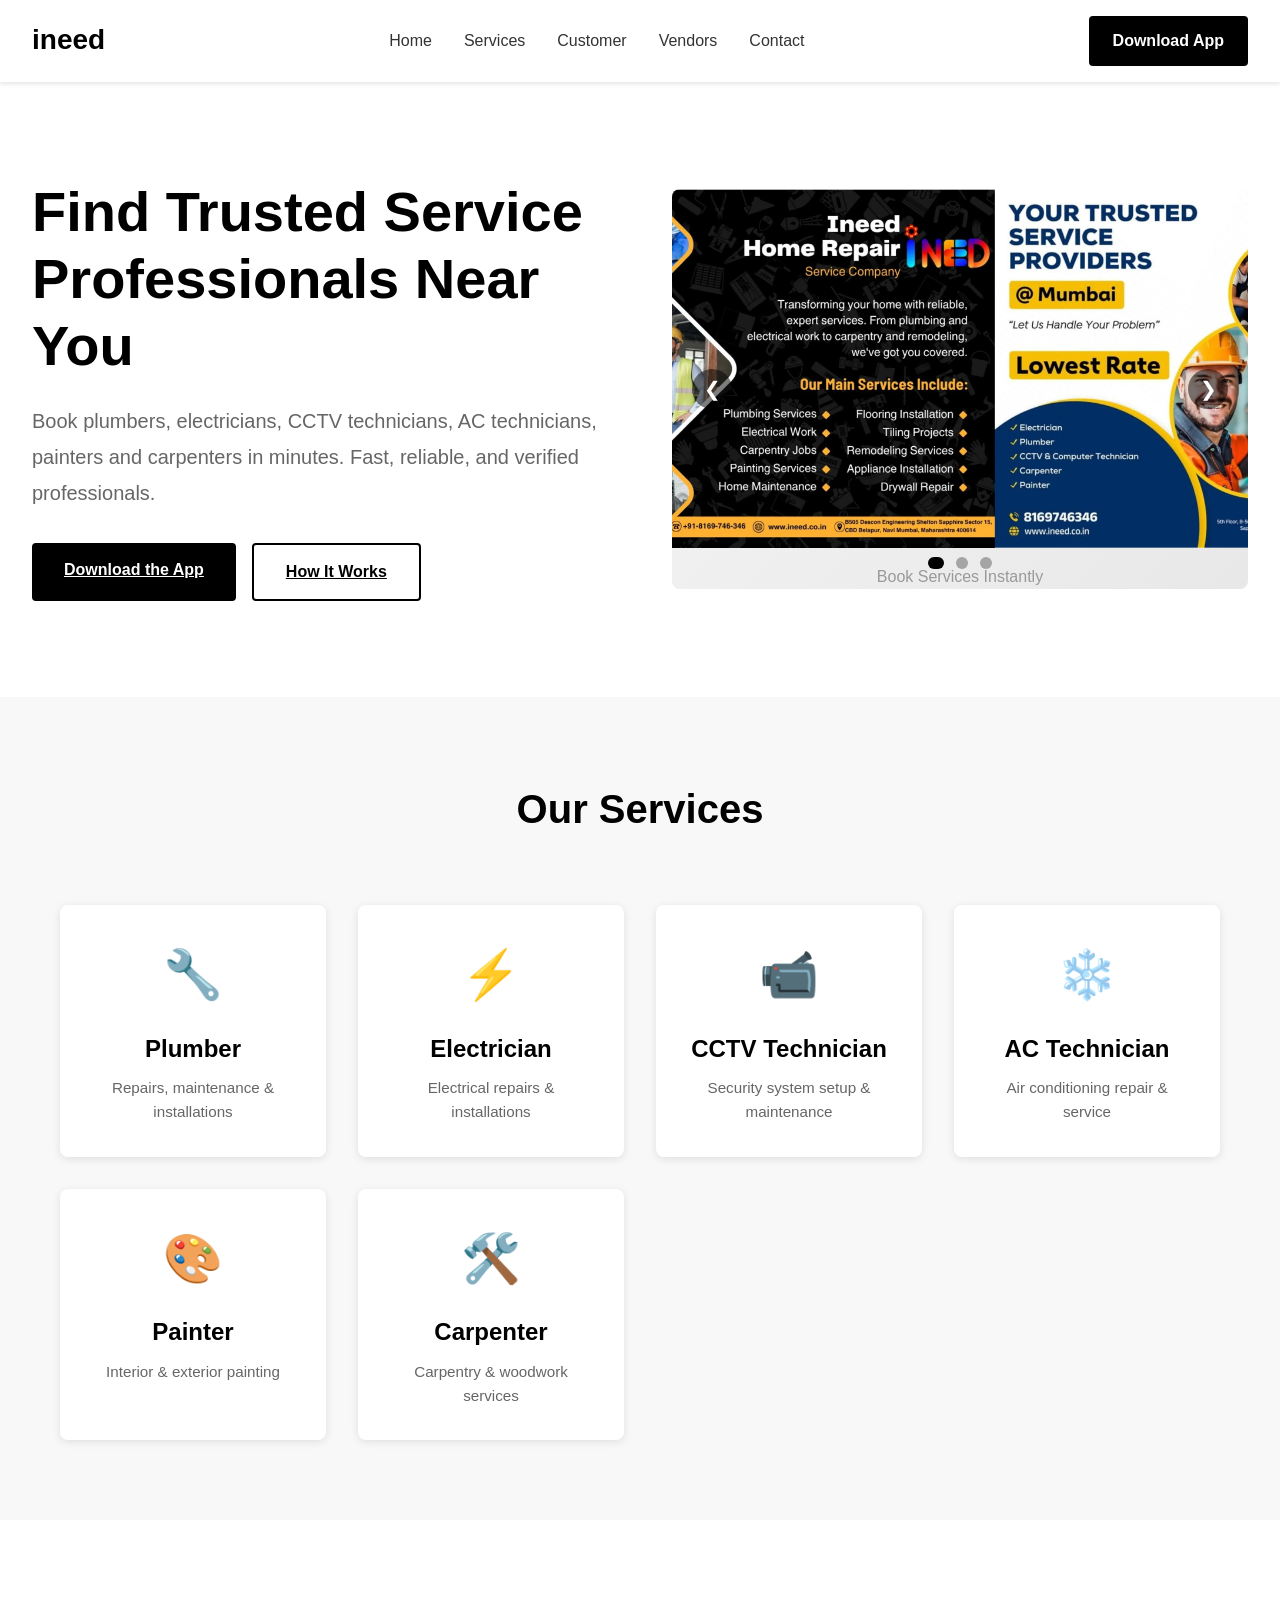
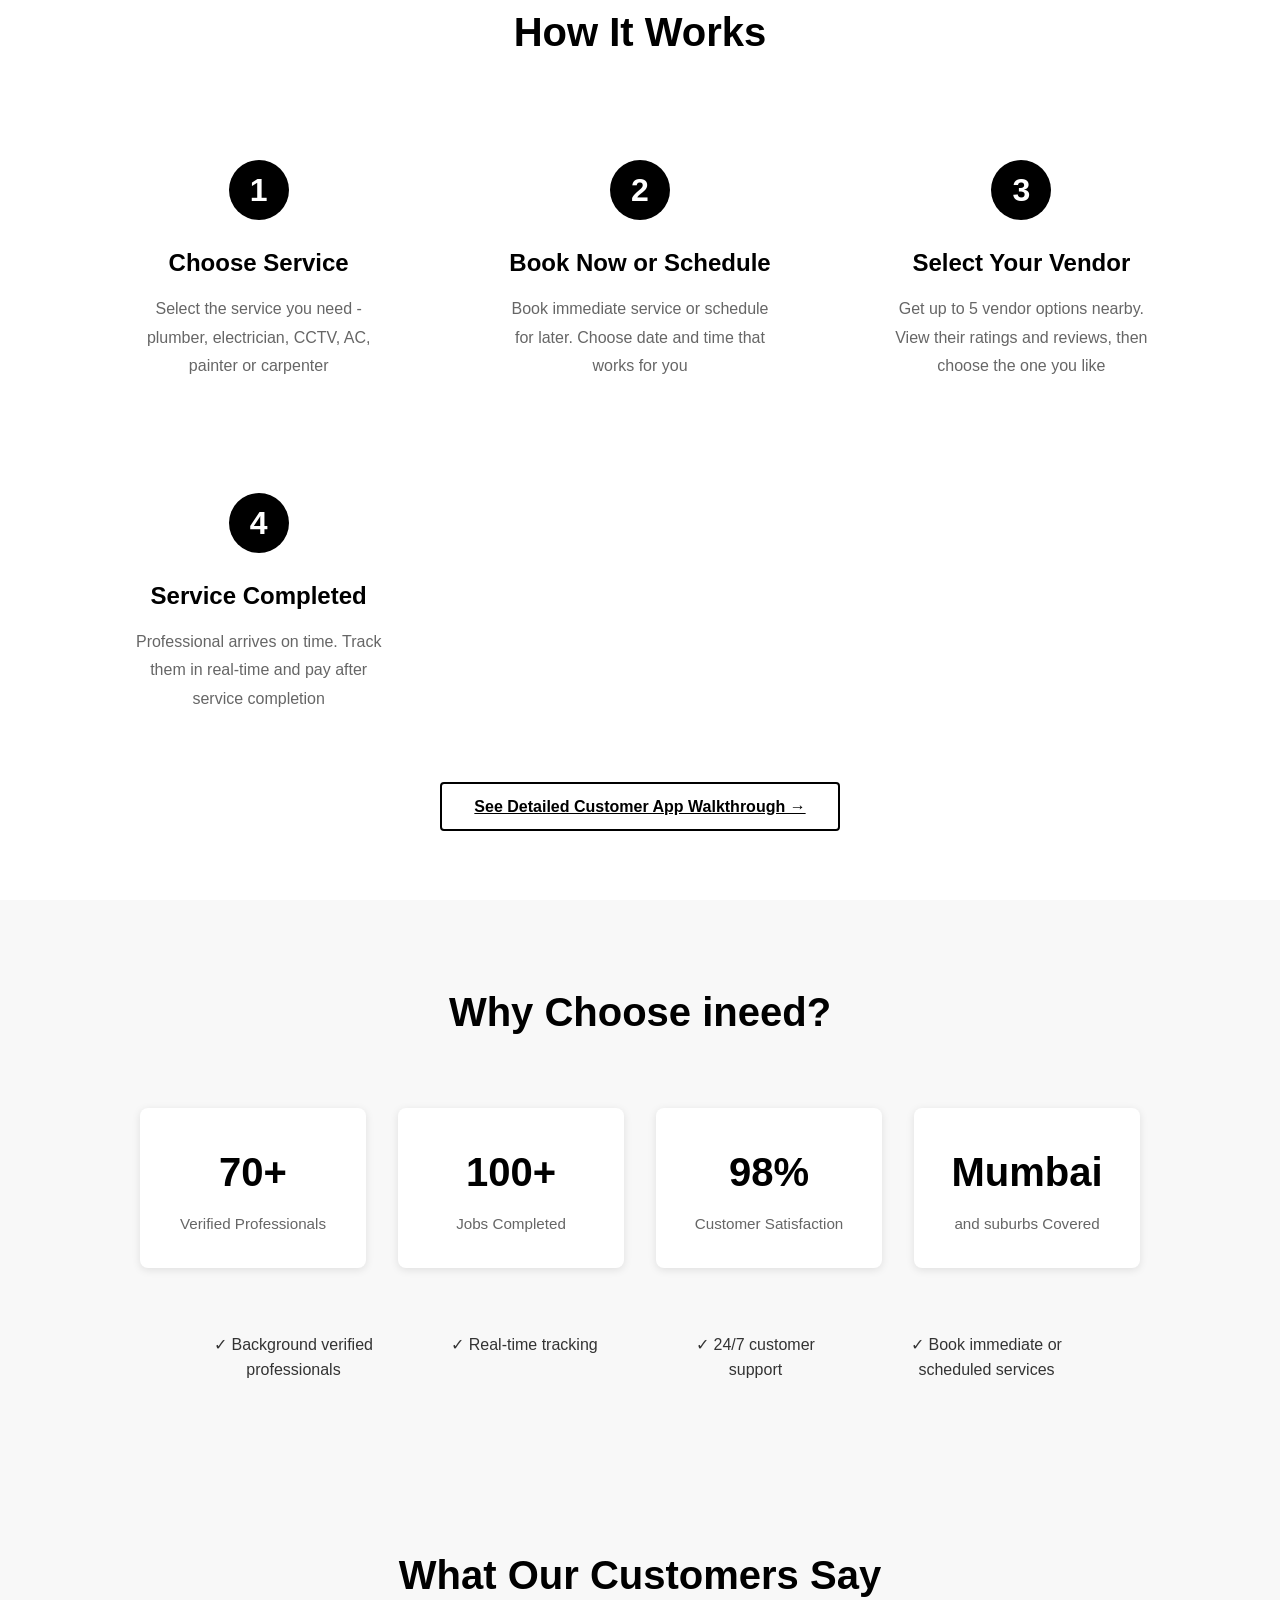
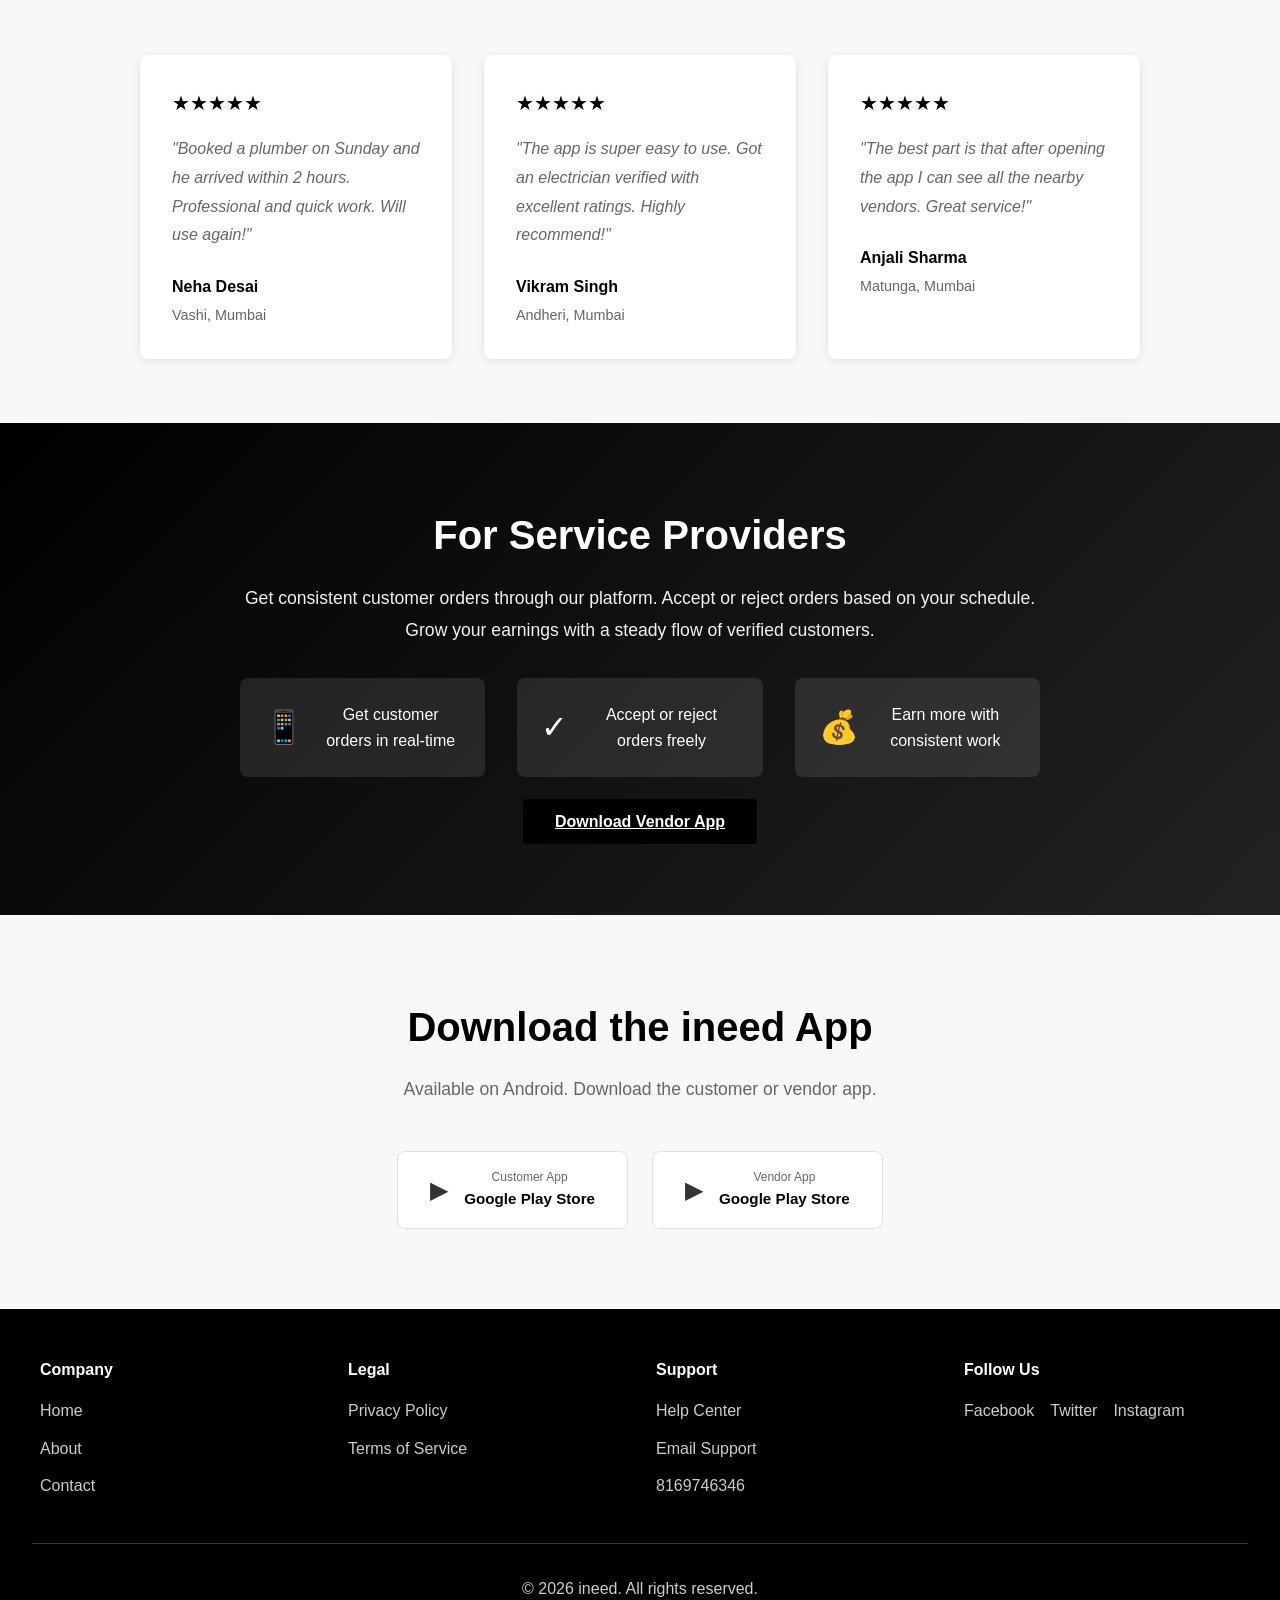
==== index.html @ a555ff69 "Initial commit" ====
<!DOCTYPE html>
<html lang="en">
<head>
    <meta charset="UTF-8">
    <meta name="viewport" content="width=device-width, initial-scale=1.0">
    <meta name="description" content="ineed - Find trusted service professionals near you. Book electricians, plumbers, cleaners and more in minutes.">
    <title>ineed - Find Trusted Service Professionals</title>
    <link rel="stylesheet" href="css/styles.css">
</head>
<body>
    <!-- Navbar -->
    <nav class="navbar">
        <div class="navbar-container">
            <div class="navbar-logo">ineed</div>
            
            <div class="navbar-menu" id="navbarMenu">
                <a href="/" class="nav-link">Home</a>
                <a href="/services.html" class="nav-link">Services</a>
                <a href="/customer-app.html" class="nav-link">Customer</a>
                <a href="/vendors.html" class="nav-link">Vendors</a>
                <a href="/contact.html" class="nav-link">Contact</a>
            </div>

            <a href="https://play.google.com/store/apps/details?id=com.myapp.ineed" target="_blank" class="navbar-cta">Download App</a>
            
            <div class="hamburger" id="hamburger">
                <span></span>
                <span></span>
                <span></span>
            </div>
        </div>
    </nav>

    <!-- Hero Section -->
    <section class="hero">
        <div class="hero-content">
            <h1 class="hero-title">Find Trusted Service Professionals Near You</h1>
            <p class="hero-description">
                Book plumbers, electricians, CCTV technicians, AC technicians, painters and carpenters in minutes. 
                Fast, reliable, and verified professionals.
            </p>
            
            <div class="hero-ctas">
                <a href="https://play.google.com/store/apps/details?id=com.myapp.ineed" target="_blank" class="btn btn-primary">Download the App</a>
                <a href="#how-it-works" class="btn btn-secondary">How It Works</a>
            </div>
        </div>
        

        <!-- ll
         
         First slide 
      <div class="carousel-slide active">
        <div class="carousel-slide-placeholder">
          <img src="images/services.jpg" alt="Book Services Instantly">
          <span>Book Services Instantly</span>
        </div>
      </div> -->

   
        <div class="hero-carousel">
            <div class="carousel">
                <div class="carousel-container">
                    <div class="carousel-slide active">
                        <div class="carousel-slide-placeholder">
                            <img src="images/1.jpg" alt="Book Services Instantly">
                            <span>Book Services Instantly</span>
                        </div>
                    </div>
                    <div class="carousel-slide active">
                        <div class="carousel-slide-placeholder">
                            <img src="images/2.jpg" alt="Book Services Instantly">
                            <span>Book Services Instantly</span>
                        </div>
                    </div>
                    <div class="carousel-slide active">
                        <div class="carousel-slide-placeholder">
                            <img src="images/3.jpg" alt="Book Services Instantly">
                            <span>Book Services Instantly</span>
                        </div>
                    </div>
                </div>
                
                <button class="carousel-arrow prev">❮</button>
                <button class="carousel-arrow next">❯</button>
                
                <div class="carousel-nav">
                    <div class="carousel-dot active"></div>
                    <div class="carousel-dot"></div>
                    <div class="carousel-dot"></div>
                </div>
            </div>
        </div>
    </section>

    <!-- Services Section -->
    <section class="services">
        <div class="container">
            <h2 class="section-title">Our Services</h2>
            
            <div class="services-grid">
                <div class="service-card">
                    <div class="service-icon">🔧</div>
                    <h3>Plumber</h3>
                    <p>Repairs, maintenance & installations</p>
                </div>
                
                <div class="service-card">
                    <div class="service-icon">⚡</div>
                    <h3>Electrician</h3>
                    <p>Electrical repairs & installations</p>
                </div>
                
                <div class="service-card">
                    <div class="service-icon">📹</div>
                    <h3>CCTV Technician</h3>
                    <p>Security system setup & maintenance</p>
                </div>
                
                <div class="service-card">
                    <div class="service-icon">❄️</div>
                    <h3>AC Technician</h3>
                    <p>Air conditioning repair & service</p>
                </div>
                
                <div class="service-card">
                    <div class="service-icon">🎨</div>
                    <h3>Painter</h3>
                    <p>Interior & exterior painting</p>
                </div>
                
                <div class="service-card">
                    <div class="service-icon">🛠️</div>
                    <h3>Carpenter</h3>
                    <p>Carpentry & woodwork services</p>
                </div>
            </div>
        </div>
    </section>

    <!-- How It Works Section -->
    <section class="how-it-works" id="how-it-works">
        <div class="container">
            <h2 class="section-title">How It Works</h2>
            
            <div class="steps-grid">
                <div class="step">
                    <div class="step-number">1</div>
                    <h3>Choose Service</h3>
                    <p>Select the service you need - plumber, electrician, CCTV, AC, painter or carpenter</p>
                </div>
                
                <div class="step">
                    <div class="step-number">2</div>
                    <h3>Book Now or Schedule</h3>
                    <p>Book immediate service or schedule for later. Choose date and time that works for you</p>
                </div>
                
                <div class="step">
                    <div class="step-number">3</div>
                    <h3>Select Your Vendor</h3>
                    <p>Get up to 5 vendor options nearby. View their ratings and reviews, then choose the one you like</p>
                </div>

                <div class="step">
                    <div class="step-number">4</div>
                    <h3>Service Completed</h3>
                    <p>Professional arrives on time. Track them in real-time and pay after service completion</p>
                </div>
            </div>

            <div class="learn-more">
                <a href="/customer-app.html" class="btn btn-secondary">See Detailed Customer App Walkthrough →</a>
            </div>
        </div>
    </section>

    <!-- Trust Section -->
    <section class="trust">
        <div class="container">
            <h2 class="section-title">Why Choose ineed?</h2>
            
            <div class="trust-grid">
                <div class="trust-card">
                    <h3>70+</h3>
                    <p>Verified Professionals</p>
                </div>
                
                <div class="trust-card">
                    <h3>100+</h3>
                    <p>Jobs Completed</p>
                </div>
                
                <div class="trust-card">
                    <h3>98%</h3>
                    <p>Customer Satisfaction</p>
                </div>
                
                <div class="trust-card">
                    <h3>Mumbai</h3>
                    <p>and suburbs Covered</p>
                </div>
            </div>

            <div class="trust-features">
                <div class="feature">✓ Background verified professionals</div>
                <div class="feature">✓ Real-time tracking</div>
                <div class="feature">✓ 24/7 customer support</div>
                <div class="feature">✓ Book immediate or scheduled services</div>
            </div>
        </div>
    </section>

    <!-- Customer Testimonials Section -->
    <section class="testimonials-section">
        <div class="container">
            <h2 class="section-title">What Our Customers Say</h2>
            
            <div class="testimonials-grid">
                <div class="testimonial">
                    <div class="stars">★★★★★</div>
                    <p>"Booked a plumber on Sunday and he arrived within 2 hours. Professional and quick work. Will use again!"</p>
                    <div class="testimonial-author">
                        <strong>Neha Desai</strong>
                        <span>Vashi, Mumbai</span>
                    </div>
                </div>

                <div class="testimonial">
                    <div class="stars">★★★★★</div>
                    <p>"The app is super easy to use. Got an electrician verified with excellent ratings. Highly recommend!"</p>
                    <div class="testimonial-author">
                        <strong>Vikram Singh</strong>
                        <span>Andheri, Mumbai</span>
                    </div>
                </div>

                <div class="testimonial">
                    <div class="stars">★★★★★</div>
                    <p>"The best part is that after opening the app I can see all the nearby vendors. Great service!"</p>
                    <div class="testimonial-author">
                        <strong>Anjali Sharma</strong>
                        <span>Matunga, Mumbai</span>
                    </div>
                </div>
            </div>
        </div>
    </section>

    <!-- Vendor Section -->
    <section class="vendor">
        <div class="container">
            <div class="vendor-content">
                <h2>For Service Providers</h2>
                <p>
                    Get consistent customer orders through our platform. Accept or reject orders based on your schedule. 
                    Grow your earnings with a steady flow of verified customers.
                </p>
                
                <div class="vendor-benefits">
                    <div class="benefit">
                        <span class="benefit-icon">📱</span>
                        <span>Get customer orders in real-time</span>
                    </div>
                    <div class="benefit">
                        <span class="benefit-icon">✓</span>
                        <span>Accept or reject orders freely</span>
                    </div>
                    <div class="benefit">
                        <span class="benefit-icon">💰</span>
                        <span>Earn more with consistent work</span>
                    </div>
                </div>
                
                <a href="https://play.google.com/store/apps/details?id=com.myapp.ineedvendor" target="_blank" class="btn btn-primary">Download Vendor App</a>
            </div>
        </div>
    </section>

    <!-- App Download Section -->
    <section class="app-download">
        <div class="container">
            <h2>Download the ineed App</h2>
            <p>Available on Android. Download the customer or vendor app.</p>
            
            <div class="download-buttons">
                <a href="https://play.google.com/store/apps/details?id=com.myapp.ineed" target="_blank" class="download-btn">
                    <span class="store-icon">▶</span>
                    <div>
                        <div class="store-label">Customer App</div>
                        <div class="store-name">Google Play Store</div>
                    </div>
                </a>
                
                <a href="https://play.google.com/store/apps/details?id=com.myapp.ineedvendor" target="_blank" class="download-btn">
                    <span class="store-icon">▶</span>
                    <div>
                        <div class="store-label">Vendor App</div>
                        <div class="store-name">Google Play Store</div>
                    </div>
                </a>
            </div>
        </div>
    </section>

    <!-- Footer -->
    <footer class="footer">
        <div class="footer-container">
            <div class="footer-section">
                <h4>Company</h4>
                <ul>
                    <li><a href="/">Home</a></li>
                    <li><a href="/vendors.html">About</a></li>
                    <li><a href="/contact.html">Contact</a></li>
                </ul>
            </div>

            <div class="footer-section">
                <h4>Legal</h4>
                <ul>
                    <li><a href="/privacy.html">Privacy Policy</a></li>
                    <li><a href="/terms.html">Terms of Service</a></li>
                </ul>
            </div>

            <div class="footer-section">
                <h4>Support</h4>
                <ul>
                    <li><a href="/contact.html">Help Center</a></li>
                    <li><a href="mailto:ineed4322@gmail.com">Email Support</a></li>
                    <li><a href="tel:+1234567890">8169746346</a></li>
                </ul>
            </div>

            <div class="footer-section">
                <h4>Follow Us</h4>
                <ul class="social-links">
                    <li><a href="#">Facebook</a></li>
                    <li><a href="#">Twitter</a></li>
                    <li><a href="#">Instagram</a></li>
                </ul>
            </div>
        </div>

        <div class="footer-bottom">
            <p>&copy; 2026 ineed. All rights reserved.</p>
        </div>
    </footer>

    <script src="js/main.js"></script>
</body>
</html>
---- css/styles.css ----
/* ========================================
   Global Styles
   ======================================== */

* {
    margin: 0;
    padding: 0;
    box-sizing: border-box;
}

:root {
    --primary-color: #000;
    --accent-color: #000;
    --text-primary: #333;
    --text-secondary: #666;
    --bg-light: #f8f8f8;
    --border-color: #e0e0e0;
    --white: #fff;
}

html {
    scroll-behavior: smooth;
}

body {
    font-family: -apple-system, BlinkMacSystemFont, 'Segoe UI', Roboto, Oxygen, Ubuntu, Cantarell, sans-serif;
    color: var(--text-primary);
    background-color: var(--white);
    line-height: 1.6;
}

.container {
    max-width: 1200px;
    margin: 0 auto;
    padding: 0 20px;
}

/* ========================================
   Navbar
   ======================================== */

.navbar {
    position: sticky;
    top: 0;
    z-index: 1000;
    background-color: var(--white);
    box-shadow: 0 2px 4px rgba(0, 0, 0, 0.1);
}

.navbar-container {
    display: flex;
    justify-content: space-between;
    align-items: center;
    padding: 1rem 2rem;
    max-width: 1400px;
    margin: 0 auto;
}

.navbar-logo {
    font-size: 1.75rem;
    font-weight: bold;
    color: var(--primary-color);
}

.navbar-menu {
    display: flex;
    gap: 2rem;
    align-items: center;
}

.nav-link {
    text-decoration: none;
    color: var(--text-primary);
    font-weight: 500;
    transition: color 0.3s ease;
}

.nav-link:hover {
    color: var(--accent-color);
}

.nav-link.active {
    background-color: var(--primary-color);
    color: var(--white);
    padding: 0.5rem 1rem;
    border-radius: 4px;
}

.navbar-cta {
    background-color: var(--primary-color);
    color: var(--white);
    border: none;
    padding: 0.75rem 1.5rem;
    border-radius: 4px;
    font-weight: 600;
    cursor: pointer;
    transition: background-color 0.3s ease;
    text-decoration: none;
    display: inline-block;
}

.navbar-cta:hover {
    background-color: #222;
}

.hamburger {
    display: none;
    flex-direction: column;
    cursor: pointer;
    gap: 0.4rem;
}

.hamburger span {
    width: 25px;
    height: 3px;
    background-color: var(--primary-color);
    border-radius: 2px;
    transition: all 0.3s ease;
}

/* ========================================
   Hero Section
   ======================================== */

.hero {
    display: grid;
    grid-template-columns: 1fr 1fr;
    align-items: center;
    gap: 4rem;
    padding: 6rem 2rem;
    max-width: 1400px;
    margin: 0 auto;
}

.hero-title {
    font-size: 3.5rem;
    font-weight: bold;
    margin-bottom: 1.5rem;
    line-height: 1.2;
    color: var(--primary-color);
}

.hero-description {
    font-size: 1.25rem;
    color: var(--text-secondary);
    margin-bottom: 2rem;
    line-height: 1.8;
}

.hero-ctas {
    display: flex;
    gap: 1rem;
    flex-wrap: wrap;
}

.hero-carousel {
    display: flex;
    justify-content: center;
    align-items: center;
}

/* ========================================
   Buttons
   ======================================== */

.btn {
    padding: 0.875rem 2rem;
    border: none;
    border-radius: 4px;
    font-weight: 600;
    font-size: 1rem;
    cursor: pointer;
    transition: all 0.3s ease;
}

.btn-primary {
    background-color: var(--primary-color);
    color: var(--white);
}

.btn-primary:hover {
    background-color: #222;
    transform: translateY(-2px);
    box-shadow: 0 4px 8px rgba(0, 0, 0, 0.2);
}

.btn-secondary {
    background-color: transparent;
    color: var(--primary-color);
    border: 2px solid var(--primary-color);
}

.btn-secondary:hover {
    background-color: var(--primary-color);
    color: var(--white);
}

/* ========================================
   Services Section
   ======================================== */

.services {
    background-color: var(--bg-light);
    padding: 5rem 2rem;
}

.section-title {
    font-size: 2.5rem;
    font-weight: bold;
    text-align: center;
    margin-bottom: 4rem;
    color: var(--primary-color);
}

.services-grid {
    display: grid;
    grid-template-columns: repeat(auto-fit, minmax(250px, 1fr));
    gap: 2rem;
    max-width: 1200px;
    margin: 0 auto;
}

.service-card {
    background-color: var(--white);
    padding: 2rem;
    border-radius: 8px;
    box-shadow: 0 2px 8px rgba(0, 0, 0, 0.1);
    text-align: center;
    transition: all 0.3s ease;
}

.service-card:hover {
    box-shadow: 0 8px 16px rgba(0, 0, 0, 0.15);
    transform: translateY(-4px);
}

.service-icon {
    font-size: 3rem;
    margin-bottom: 1rem;
}

.service-card h3 {
    font-size: 1.5rem;
    margin-bottom: 0.5rem;
    color: var(--primary-color);
}

.service-card p {
    color: var(--text-secondary);
    font-size: 0.95rem;
}

/* ========================================
   How It Works Section
   ======================================== */

.how-it-works {
    padding: 5rem 2rem;
    max-width: 1200px;
    margin: 0 auto;
}

.steps-grid {
    display: grid;
    grid-template-columns: repeat(auto-fit, minmax(280px, 1fr));
    gap: 3rem;
    margin-top: 3rem;
}

.learn-more {
    text-align: center;
    margin-top: 3rem;
}

.step {
    text-align: center;
    padding: 2rem;
}

.step-number {
    display: flex;
    align-items: center;
    justify-content: center;
    width: 60px;
    height: 60px;
    background-color: var(--primary-color);
    color: var(--white);
    border-radius: 50%;
    font-size: 2rem;
    font-weight: bold;
    margin: 0 auto 1.5rem;
}

.step h3 {
    font-size: 1.5rem;
    margin-bottom: 0.75rem;
    color: var(--primary-color);
}

.step p {
    color: var(--text-secondary);
    line-height: 1.8;
}

/* ========================================
   Trust Section
   ======================================== */

.trust {
    background-color: var(--bg-light);
    padding: 5rem 2rem;
}

.trust-grid {
    display: grid;
    grid-template-columns: repeat(auto-fit, minmax(200px, 1fr));
    gap: 2rem;
    max-width: 1000px;
    margin: 0 auto 3rem;
}

.trust-card {
    background-color: var(--white);
    padding: 2rem;
    border-radius: 8px;
    text-align: center;
    box-shadow: 0 2px 8px rgba(0, 0, 0, 0.1);
}

.trust-card h3 {
    font-size: 2.5rem;
    color: var(--primary-color);
    margin-bottom: 0.5rem;
}

.trust-card p {
    color: var(--text-secondary);
    font-size: 0.95rem;
}

.trust-features {
    display: grid;
    grid-template-columns: repeat(auto-fit, minmax(200px, 1fr));
    gap: 1.5rem;
    max-width: 900px;
    margin: 0 auto;
}

.feature {
    padding: 1rem;
    color: var(--text-primary);
    font-weight: 500;
    text-align: center;
}

/* ========================================
   Vendor Section
   ======================================== */

.vendor {
    padding: 5rem 2rem;
    background: linear-gradient(135deg, var(--primary-color) 0%, #222 100%);
    color: var(--white);
}

.vendor-content {
    max-width: 800px;
    margin: 0 auto;
    text-align: center;
}

.vendor h2 {
    font-size: 2.5rem;
    margin-bottom: 1rem;
}

.vendor p {
    font-size: 1.1rem;
    margin-bottom: 2rem;
    line-height: 1.8;
    opacity: 0.95;
}

.vendor-benefits {
    display: grid;
    grid-template-columns: repeat(auto-fit, minmax(220px, 1fr));
    gap: 2rem;
    margin: 2rem 0;
}

.benefit {
    display: flex;
    align-items: center;
    gap: 1rem;
    padding: 1.5rem;
    background-color: rgba(255, 255, 255, 0.1);
    border-radius: 8px;
}

.benefit-icon {
    font-size: 2rem;
}

/* ========================================
   App Download Section
   ======================================== */

.app-download {
    padding: 5rem 2rem;
    text-align: center;
    background-color: var(--bg-light);
}

.app-download h2 {
    font-size: 2.5rem;
    margin-bottom: 1rem;
    color: var(--primary-color);
}

.app-download p {
    font-size: 1.1rem;
    color: var(--text-secondary);
    margin-bottom: 3rem;
}

.download-buttons {
    display: flex;
    gap: 1.5rem;
    justify-content: center;
    flex-wrap: wrap;
}

.download-btn {
    display: flex;
    align-items: center;
    gap: 1rem;
    padding: 1rem 2rem;
    background-color: var(--white);
    border: 1px solid var(--border-color);
    border-radius: 8px;
    cursor: pointer;
    transition: all 0.3s ease;
    font-size: 0.95rem;
    text-decoration: none;
    color: inherit;
}

.download-btn:hover {
    box-shadow: 0 4px 12px rgba(0, 0, 0, 0.15);
    transform: translateY(-2px);
}

.store-icon {
    font-size: 1.5rem;
}

.store-label {
    font-size: 0.75rem;
    color: var(--text-secondary);
}

.store-name {
    font-weight: 600;
    color: var(--primary-color);
    font-size: 0.95rem;
}

/* ========================================
   Footer
   ======================================== */

.footer {
    background-color: var(--primary-color);
    color: var(--white);
    padding: 3rem 2rem 1rem;
}

.footer-container {
    display: grid;
    grid-template-columns: repeat(auto-fit, minmax(200px, 1fr));
    gap: 2rem;
    max-width: 1200px;
    margin: 0 auto 2rem;
}

.footer-section h4 {
    margin-bottom: 1rem;
    font-size: 1rem;
}

.footer-section ul {
    list-style: none;
}

.footer-section li {
    margin-bottom: 0.75rem;
}

.footer-section a {
    color: rgba(255, 255, 255, 0.8);
    text-decoration: none;
    transition: color 0.3s ease;
}

.footer-section a:hover {
    color: var(--accent-color);
}

.social-links {
    display: flex;
    gap: 1rem;
    flex-wrap: wrap;
}

.footer-bottom {
    text-align: center;
    padding-top: 2rem;
    border-top: 1px solid rgba(255, 255, 255, 0.2);
    color: rgba(255, 255, 255, 0.8);
}

/* ========================================
   Page Header
   ======================================== */

.page-header {
    background: linear-gradient(135deg, var(--primary-color) 0%, #222 100%);
    color: var(--white);
    padding: 4rem 2rem;
    text-align: center;
}

.page-header h1 {
    font-size: 2.5rem;
    margin-bottom: 0.5rem;
}

.page-header p {
    font-size: 1.1rem;
    opacity: 0.9;
}

/* ========================================
   Services Page Styles
   ======================================== */

.services-list {
    padding: 4rem 2rem;
}

.services-list .section-title {
    margin-bottom: 3rem;
}

.service-link {
    display: inline-block;
    color: var(--primary-color);
    text-decoration: none;
    font-weight: 600;
    margin-top: 1rem;
    transition: all 0.3s ease;
}

.service-link:hover {
    transform: translateX(4px);
}

/* ========================================
   Vendor Page Styles
   ======================================== */

.vendor-hero {
    background: linear-gradient(135deg, var(--primary-color) 0%, #222 100%);
    color: var(--white);
    padding: 5rem 2rem;
    text-align: center;
}

.vendor-hero-content h1 {
    font-size: 2.5rem;
    margin-bottom: 1rem;
}

.vendor-hero-content p {
    font-size: 1.1rem;
    margin-bottom: 2rem;
    opacity: 0.95;
}

.vendor-benefits-section {
    padding: 5rem 2rem;
}

.benefits-grid {
    display: grid;
    grid-template-columns: repeat(auto-fit, minmax(300px, 1fr));
    gap: 2.5rem;
    max-width: 1200px;
    margin: 0 auto;
}

.benefit-item {
    padding: 2rem;
    background-color: var(--bg-light);
    border-radius: 8px;
    border-left: 4px solid var(--primary-color);
}

.benefit-number {
    display: inline-block;
    font-size: 2rem;
    font-weight: bold;
    color: var(--primary-color);
    margin-bottom: 1rem;
}

.benefit-item h3 {
    font-size: 1.5rem;
    margin-bottom: 0.75rem;
    color: var(--primary-color);
}

.benefit-item p {
    color: var(--text-secondary);
    line-height: 1.8;
}

.how-to-join {
    background-color: var(--bg-light);
    padding: 5rem 2rem;
}

.requirements {
    padding: 5rem 2rem;
}

.requirements-grid {
    display: grid;
    grid-template-columns: repeat(auto-fit, minmax(280px, 1fr));
    gap: 2rem;
    max-width: 1000px;
    margin: 0 auto;
}

.requirement-card {
    background-color: var(--white);
    padding: 2rem;
    border-radius: 8px;
    box-shadow: 0 2px 8px rgba(0, 0, 0, 0.1);
}

.requirement-card h3 {
    color: var(--primary-color);
    margin-bottom: 1rem;
}

.requirement-card ul {
    list-style: none;
}

.requirement-card li {
    padding: 0.5rem 0;
    color: var(--text-secondary);
    position: relative;
    padding-left: 1.5rem;
}

.requirement-card li:before {
    content: "✓";
    position: absolute;
    left: 0;
    color: var(--primary-color);
    font-weight: bold;
}

.success-stories {
    background-color: var(--bg-light);
    padding: 5rem 2rem;
}

.testimonials-section {
    background-color: var(--bg-light);
    padding: 4rem 2rem;
}

.testimonials-section .section-title {
    margin-bottom: 3rem;
}

.testimonials-grid {
    display: grid;
    grid-template-columns: repeat(auto-fit, minmax(300px, 1fr));
    gap: 2rem;
    max-width: 1000px;
    margin: 0 auto;
}

.testimonial {
    background-color: var(--white);
    padding: 2rem;
    border-radius: 8px;
    box-shadow: 0 2px 8px rgba(0, 0, 0, 0.1);
}

.testimonial .stars {
    color: var(--primary-color);
    font-size: 1.25rem;
    margin-bottom: 1rem;
}

.testimonial p {
    color: var(--text-secondary);
    margin-bottom: 1.5rem;
    line-height: 1.8;
    font-style: italic;
}

.testimonial-author {
    display: flex;
    flex-direction: column;
    gap: 0.25rem;
}

.testimonial-author strong {
    color: var(--primary-color);
}

.testimonial-author span {
    font-size: 0.9rem;
    color: var(--text-secondary);
}

.vendor-cta {
    padding: 5rem 2rem;
    text-align: center;
    background: linear-gradient(135deg, var(--primary-color) 0%, #222 100%);
    color: var(--white);
}

.vendor-cta h2 {
    font-size: 2.5rem;
    margin-bottom: 1rem;
}

.vendor-cta p {
    font-size: 1.1rem;
    margin-bottom: 2rem;
    opacity: 0.95;
}

.cta-buttons {
    display: flex;
    gap: 1rem;
    justify-content: center;
    flex-wrap: wrap;
}

.vendor-cta .btn-secondary {
    background-color: var(--white);
    color: var(--primary-color);
    border: none;
}

.vendor-cta .btn-secondary:hover {
    background-color: var(--bg-light);
}

/* ========================================
   Contact Page Styles
   ======================================== */

.contact-info {
    padding: 4rem 2rem;
}

.info-grid {
    display: grid;
    grid-template-columns: repeat(auto-fit, minmax(220px, 1fr));
    gap: 2rem;
    max-width: 1000px;
    margin: 0 auto;
}

.info-card {
    text-align: center;
    padding: 2rem;
    background-color: var(--bg-light);
    border-radius: 8px;
}

.info-icon {
    font-size: 3rem;
    margin-bottom: 1rem;
}

.info-card h3 {
    color: var(--primary-color);
    margin-bottom: 0.5rem;
}

.info-card p {
    color: var(--text-secondary);
    font-weight: 500;
}

.info-subtext {
    font-weight: normal;
    font-size: 0.9rem;
}

.contact-form-section {
    padding: 4rem 2rem;
    background-color: var(--bg-light);
}

.form-container {
    max-width: 700px;
    margin: 0 auto;
    background-color: var(--white);
    padding: 3rem;
    border-radius: 8px;
    box-shadow: 0 2px 8px rgba(0, 0, 0, 0.1);
}

.form-container h2 {
    color: var(--primary-color);
    margin-bottom: 0.5rem;
}

.form-container > p {
    color: var(--text-secondary);
    margin-bottom: 2rem;
}

.contact-form {
    display: flex;
    flex-direction: column;
    gap: 1.5rem;
}

.form-row {
    display: grid;
    grid-template-columns: repeat(auto-fit, minmax(280px, 1fr));
    gap: 1.5rem;
}

.form-group {
    display: flex;
    flex-direction: column;
    gap: 0.5rem;
}

.form-group label {
    font-weight: 600;
    color: var(--primary-color);
}

.form-group input,
.form-group textarea,
.form-group select {
    padding: 0.75rem;
    border: 1px solid var(--border-color);
    border-radius: 4px;
    font-family: inherit;
    font-size: 1rem;
}

.form-group input:focus,
.form-group textarea:focus,
.form-group select:focus {
    outline: none;
    border-color: var(--primary-color);
    box-shadow: 0 0 0 3px rgba(0, 0, 0, 0.1);
}

.contact-form button {
    margin-top: 1rem;
}

.faq-section {
    padding: 5rem 2rem;
}

.faq-grid {
    display: grid;
    grid-template-columns: repeat(auto-fit, minmax(350px, 1fr));
    gap: 2rem;
    max-width: 1000px;
    margin: 0 auto;
}

.faq-item {
    padding: 1.5rem;
    background-color: var(--bg-light);
    border-radius: 8px;
}

.faq-item h3 {
    color: var(--primary-color);
    margin-bottom: 0.75rem;
}

.faq-item p {
    color: var(--text-secondary);
    line-height: 1.8;
}

/* ========================================
   Legal Pages Styles
   ======================================== */

.legal-content {
    padding: 4rem 2rem;
}

.content-box {
    max-width: 900px;
    margin: 0 auto;
}

.content-box h2 {
    color: var(--primary-color);
    margin: 2.5rem 0 1rem;
    font-size: 1.5rem;
}

.content-box p {
    color: var(--text-secondary);
    line-height: 1.8;
    margin-bottom: 1rem;
}

.content-box ul {
    margin: 1rem 0 1rem 2rem;
    color: var(--text-secondary);
    line-height: 1.8;
}

.content-box li {
    margin-bottom: 0.5rem;
}

/* ========================================
   CTA Section
   ======================================== */

.cta-section {
    padding: 4rem 2rem;
    text-align: center;
    background-color: var(--bg-light);
}

.cta-section h2 {
    font-size: 2rem;
    color: var(--primary-color);
    margin-bottom: 1rem;
}

.cta-section p {
    font-size: 1.1rem;
    color: var(--text-secondary);
    margin-bottom: 2rem;
}

/* ========================================
   Carousel / Slider Styles
   ======================================== */

.carousel {
    position: relative;
    width: 100%;
    height: 400px;
    background-color: var(--bg-light);
    border-radius: 8px;
    overflow: hidden;
    display: flex;
    align-items: center;
    justify-content: center;
}

.carousel-container {
    position: relative;
    width: 100%;
    height: 100%;
    display: flex;
    transition: transform 0.5s ease-in-out;
}

.carousel-slide {
    position: absolute;
    width: 100%;
    height: 100%;
    display: flex;
    align-items: center;
    justify-content: center;
    opacity: 0;
    transition: opacity 0.5s ease-in-out;
    background: linear-gradient(135deg, #f0f0f0 0%, #e0e0e0 100%);
}

.carousel-slide.active {
    opacity: 1;
}

.carousel-slide img {
    width: 100%;
    height: 100%;
    object-fit: cover;
}

.carousel-slide-placeholder {
    width: 100%;
    height: 100%;
    display: flex;
    align-items: center;
    justify-content: center;
    background: linear-gradient(135deg, #f5f5f5 0%, #e8e8e8 100%);
    font-size: 1rem;
    color: #999;
    flex-direction: column;
    gap: 1rem;
}

.carousel-slide-placeholder svg {
    width: 100px;
    height: 100px;
    opacity: 0.3;
}

.carousel-nav {
    position: absolute;
    bottom: 20px;
    left: 50%;
    transform: translateX(-50%);
    display: flex;
    gap: 0.75rem;
    z-index: 10;
}

.carousel-dot {
    width: 12px;
    height: 12px;
    border-radius: 50%;
    background-color: rgba(0, 0, 0, 0.3);
    cursor: pointer;
    transition: all 0.3s ease;
    border: 2px solid transparent;
}

.carousel-dot.active {
    background-color: var(--primary-color);
    width: 16px;
    border-radius: 8px;
}

.carousel-arrow {
    position: absolute;
    top: 50%;
    transform: translateY(-50%);
    background-color: rgba(0, 0, 0, 0.5);
    color: var(--white);
    border: none;
    width: 40px;
    height: 40px;
    border-radius: 50%;
    font-size: 1.25rem;
    cursor: pointer;
    z-index: 5;
    transition: all 0.3s ease;
    display: flex;
    align-items: center;
    justify-content: center;
}

.carousel-arrow:hover {
    background-color: rgba(0, 0, 0, 0.8);
}

.carousel-arrow.prev {
    left: 20px;
}

.carousel-arrow.next {
    right: 20px;
}

@keyframes slideIn {
    from {
        opacity: 0;
    }
    to {
        opacity: 1;
    }
}

.carousel-slide.active {
    animation: slideIn 0.5s ease-in-out;
}

/* ========================================
   App Walkthrough Styles
   ======================================== */

.app-walkthrough {
    padding: 4rem 2rem;
}

.walkthrough-step {
    display: grid;
    grid-template-columns: 1fr 1fr;
    gap: 3rem;
    align-items: center;
    margin-bottom: 4rem;
    padding: 2rem 0;
}

.walkthrough-step.reverse {
    grid-template-columns: 1fr 1fr;
    direction: rtl;
}

.walkthrough-step.reverse .step-content,
.walkthrough-step.reverse .step-images {
    direction: ltr;
}

.step-content h3 {
    font-size: 1.5rem;
    color: var(--primary-color);
    margin-bottom: 1rem;
}

.step-content p {
    font-size: 1rem;
    color: var(--text-secondary);
    margin-bottom: 1.5rem;
    line-height: 1.8;
}

.step-content ul {
    list-style: none;
    padding-left: 0;
}

.step-content li {
    padding-left: 1.5rem;
    margin-bottom: 0.75rem;
    position: relative;
    color: var(--text-secondary);
}

.step-content li:before {
    content: "✓";
    position: absolute;
    left: 0;
    color: var(--primary-color);
    font-weight: bold;
}

.step-images {
    display: flex;
    justify-content: center;
}

.image-placeholder {
    width: 250px;
    text-align: center;
}

.image-placeholder svg {
    width: 100%;
    height: auto;
    background-color: var(--bg-light);
    border-radius: 15px;
    box-shadow: 0 4px 12px rgba(0, 0, 0, 0.1);
}

.image-placeholder p {
    margin-top: 1rem;
    font-size: 0.9rem;
    color: var(--text-secondary);
    font-weight: 500;
}

/* App Features Section */

.app-features {
    padding: 4rem 2rem;
    background-color: var(--bg-light);
}

.app-features .section-title {
    margin-bottom: 3rem;
}

.features-grid {
    display: grid;
    grid-template-columns: repeat(auto-fit, minmax(300px, 1fr));
    gap: 2rem;
}

.feature-card {
    background-color: var(--white);
    padding: 2rem;
    border-radius: 8px;
    text-align: center;
    box-shadow: 0 2px 8px rgba(0, 0, 0, 0.05);
    transition: transform 0.3s ease, box-shadow 0.3s ease;
}

.feature-card:hover {
    transform: translateY(-4px);
    box-shadow: 0 4px 16px rgba(0, 0, 0, 0.1);
}

.feature-icon {
    font-size: 2.5rem;
    margin-bottom: 1rem;
}

.feature-card h3 {
    font-size: 1.2rem;
    color: var(--primary-color);
    margin-bottom: 0.75rem;
}

.feature-card p {
    color: var(--text-secondary);
    font-size: 0.95rem;
    line-height: 1.6;
}

/* CTA Section */

.cta-section {
    padding: 5rem 2rem;
    background: linear-gradient(135deg, var(--primary-color) 0%, #222 100%);
    color: var(--white);
    text-align: center;
}

.cta-section h2 {
    font-size: 2.5rem;
    margin-bottom: 1rem;
    color: var(--white);
}

.cta-section p {
    font-size: 1.1rem;
    margin-bottom: 2rem;
    opacity: 0.95;
    color: var(--white);
}

.cta-section .btn-primary {
    background-color: var(--white);
    color: var(--primary-color);
    font-weight: 600;
    padding: 1rem 2rem;
    font-size: 1rem;
}

.cta-section .btn-primary:hover {
    background-color: var(--bg-light);
}

/* ========================================
   Responsive Design
   ======================================== */

@media (max-width: 768px) {
    .hero {
        grid-template-columns: 1fr;
        padding: 3rem 1rem;
        gap: 2rem;
    }

    .hero-title {
        font-size: 2.5rem;
    }

    .hero-description {
        font-size: 1rem;
    }

    .hero-ctas {
        flex-direction: column;
    }

    .btn {
        width: 100%;
    }

    .carousel {
        height: 300px;
    }

    .carousel-arrow {
        width: 35px;
        height: 35px;
        font-size: 1rem;
    }

    .navbar-menu {
        display: none;
        position: absolute;
        top: 60px;
        left: 0;
        right: 0;
        background-color: var(--white);
        flex-direction: column;
        padding: 1rem;
        gap: 1rem;
        box-shadow: 0 4px 8px rgba(0, 0, 0, 0.1);
    }

    .navbar-menu.active {
        display: flex;
    }

    .hamburger {
        display: flex;
    }

    .navbar-cta {
        display: none;
    }

    .section-title {
        font-size: 2rem;
    }

    .services-grid {
        grid-template-columns: repeat(auto-fit, minmax(150px, 1fr));
        gap: 1rem;
    }

    .service-card {
        padding: 1.5rem 1rem;
    }

    .service-icon {
        font-size: 2.5rem;
    }

    .steps-grid {
        gap: 1.5rem;
    }

    .trust-grid {
        grid-template-columns: repeat(2, 1fr);
    }

    .vendor-benefits {
        grid-template-columns: 1fr;
    }

    .download-buttons {
        flex-direction: column;
    }

    .download-btn {
        width: 100%;
    }

    .footer-container {
        grid-template-columns: repeat(2, 1fr);
        gap: 1.5rem;
    }

    .walkthrough-step {
        grid-template-columns: 1fr;
        gap: 2rem;
    }

    .walkthrough-step.reverse {
        direction: ltr;
    }

    .step-images {
        order: -1;
    }

    .features-grid {
        grid-template-columns: repeat(auto-fit, minmax(250px, 1fr));
    }

    .cta-section h2 {
        font-size: 1.75rem;
    }
}

@media (max-width: 480px) {
    .navbar-container {
        padding: 1rem;
    }

    .navbar-logo {
        font-size: 1.5rem;
    }

    .hero {
        padding: 2rem 1rem;
    }

    .hero-title {
        font-size: 2rem;
    }

    .carousel {
        height: 250px;
    }

    .carousel-arrow {
        width: 30px;
        height: 30px;
        font-size: 0.9rem;
    }

    .carousel-arrow.prev {
        left: 10px;
    }

    .carousel-arrow.next {
        right: 10px;
    }

    .section-title {
        font-size: 1.75rem;
        margin-bottom: 2rem;
    }

    .trust-grid {
        grid-template-columns: 1fr;
    }

    .footer-container {
        grid-template-columns: 1fr;
    }

    .download-btn {
        padding: 0.75rem 1rem;
    }

    .page-header h1 {
        font-size: 1.75rem;
    }

    .form-container {
        padding: 1.5rem;
    }

    .form-row {
        grid-template-columns: 1fr;
    }

    .benefits-grid {
        grid-template-columns: 1fr;
    }

    .requirements-grid {
        grid-template-columns: 1fr;
    }

    .testimonials-grid {
        grid-template-columns: 1fr;
    }

    .info-grid {
        grid-template-columns: 1fr;
    }

    .vendor-cta h2 {
        font-size: 1.75rem;
    }

    .cta-buttons {
        flex-direction: column;
    }

    .cta-buttons .btn {
        width: 100%;
    }

    .walkthrough-step {
        grid-template-columns: 1fr;
    }

    .step-images {
        order: -1;
    }

    .image-placeholder {
        width: 100%;
        max-width: 250px;
    }

    .features-grid {
        grid-template-columns: 1fr;
    }

    .feature-icon {
        font-size: 2rem;
    }

    .feature-card {
        padding: 1.5rem;
    }

    .cta-section {
        padding: 3rem 1rem;
    }

    .cta-section h2 {
        font-size: 1.5rem;
    }

    .cta-section p {
        font-size: 1rem;
    }
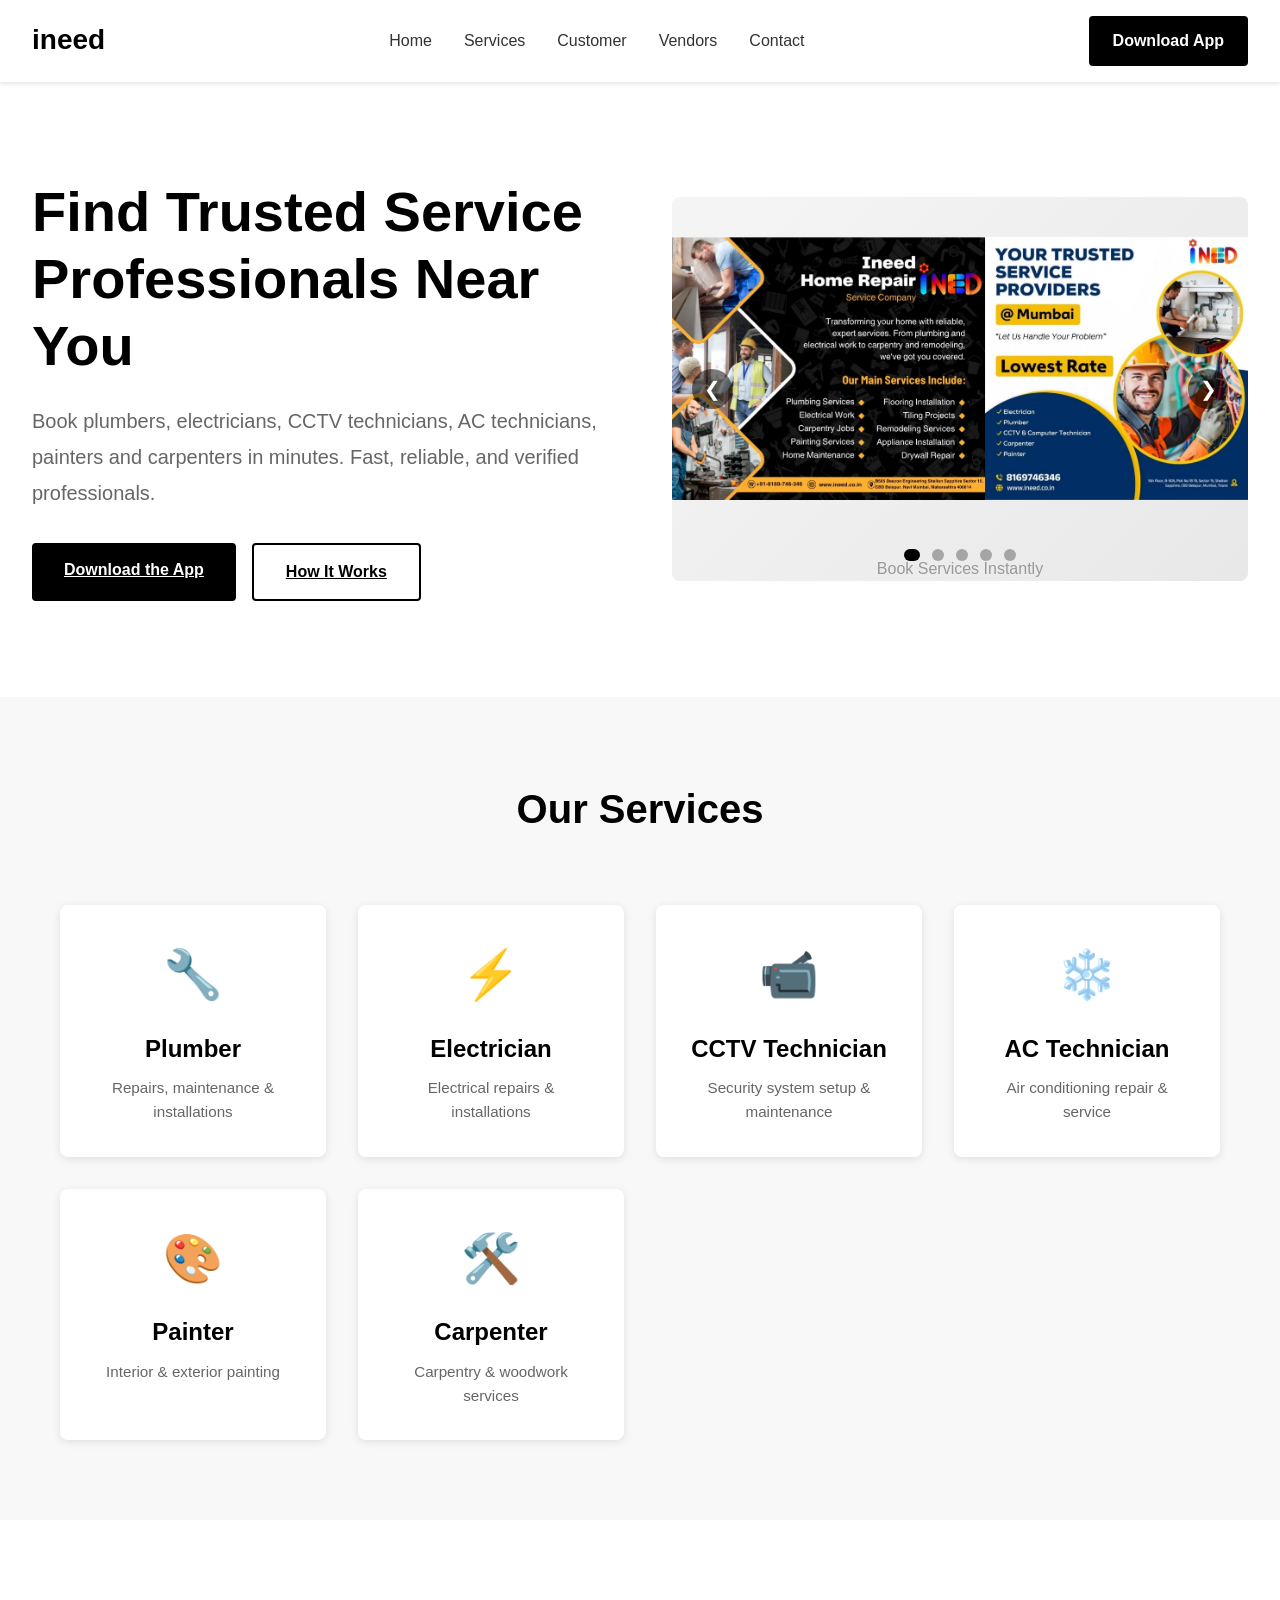
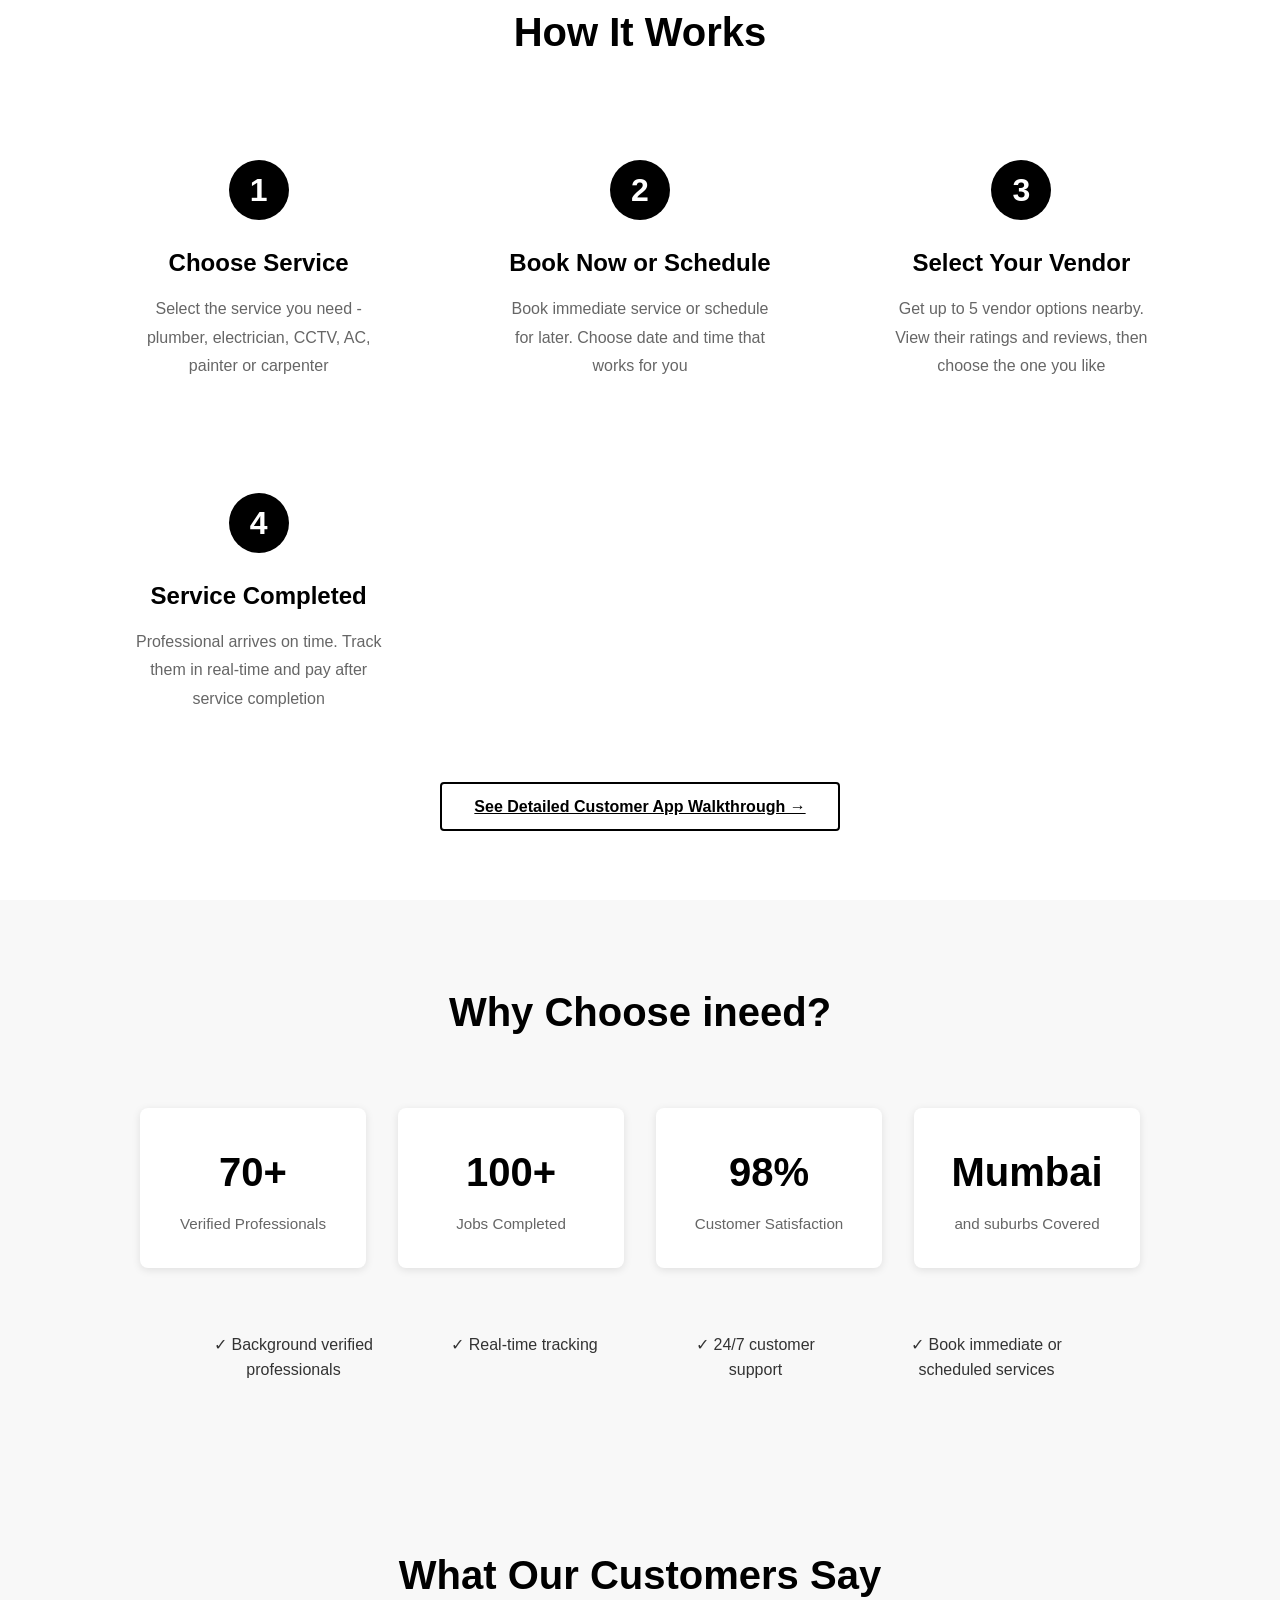
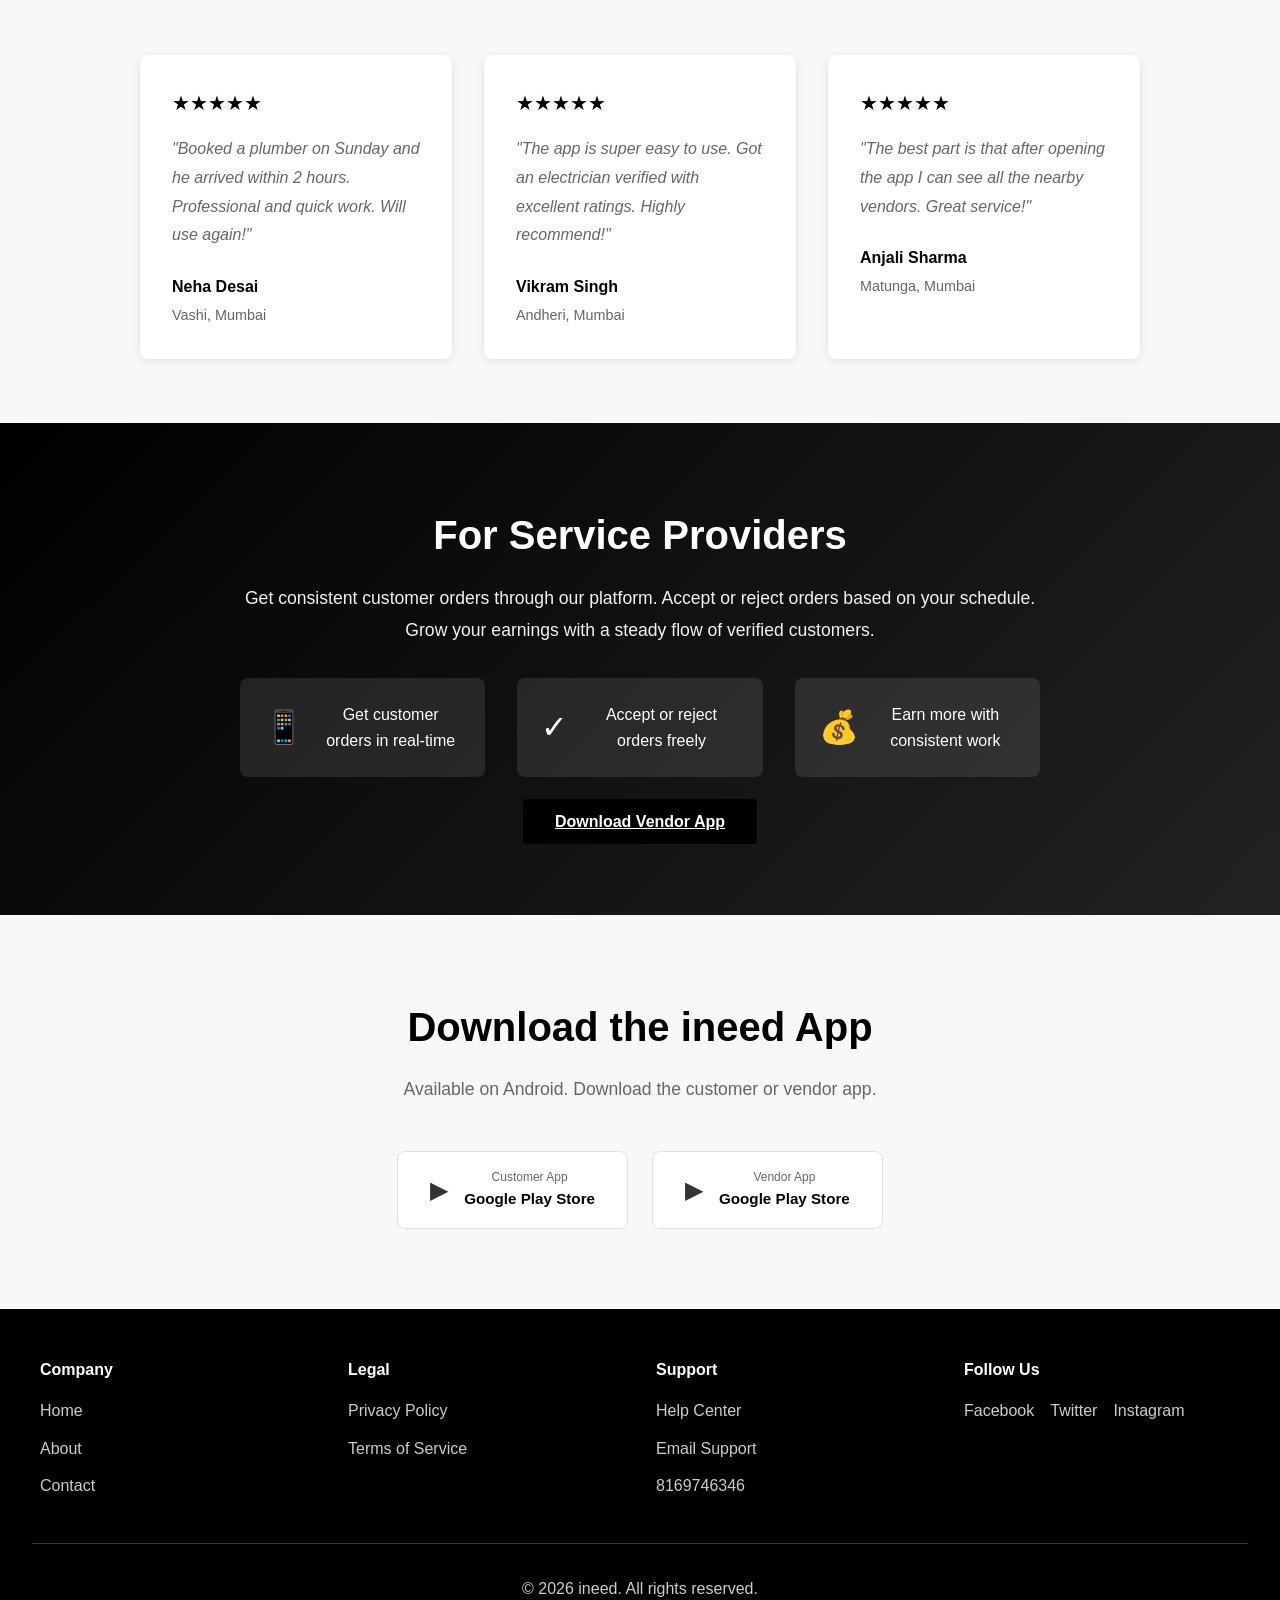
==== commit 23977533: "adding photos" ====
--- a/index.html
+++ b/index.html
@@ -69,14 +69,26 @@
                     </div>
                     <div class="carousel-slide active">
                         <div class="carousel-slide-placeholder">
-                            <img src="images/2.jpg" alt="Book Services Instantly">
-                            <span>Book Services Instantly</span>
-                        </div>
-                    </div>
-                    <div class="carousel-slide active">
-                        <div class="carousel-slide-placeholder">
-                            <img src="images/3.jpg" alt="Book Services Instantly">
-                            <span>Book Services Instantly</span>
+                            <img src="images/2.jpg" alt="Book Electrical Services Instantly">
+                            <span>Book Electrical Services Instantly</span>
+                        </div>
+                    </div>
+                    <div class="carousel-slide active">
+                        <div class="carousel-slide-placeholder">
+                            <img src="images/3.jpg" alt="Book Plumbing Services Instantly">
+                            <span>Book Plumbing Services Instantly</span>
+                        </div>
+                    </div>
+                    <div class="carousel-slide active">
+                        <div class="carousel-slide-placeholder">
+                            <img src="images/4.jpg" alt="Book CCTV Services Instantly">
+                            <span>Book AC and CCTV Services Instantly</span>
+                        </div>
+                    </div>
+                    <div class="carousel-slide active">
+                        <div class="carousel-slide-placeholder">
+                            <img src="images/5.jpg" alt="Book Carpenter Services Instantly">
+                            <span>Book Carpenter Services Instantly</span>
                         </div>
                     </div>
                 </div>
@@ -86,6 +98,8 @@
                 
                 <div class="carousel-nav">
                     <div class="carousel-dot active"></div>
+                    <div class="carousel-dot"></div>
+                    <div class="carousel-dot"></div>
                     <div class="carousel-dot"></div>
                     <div class="carousel-dot"></div>
                 </div>
@@ -328,7 +342,7 @@
                 <ul>
                     <li><a href="/contact.html">Help Center</a></li>
                     <li><a href="mailto:ineed4322@gmail.com">Email Support</a></li>
-                    <li><a href="tel:+1234567890">8169746346</a></li>
+                    <li><a href="tel:+91-8169746346">8169746346</a></li>
                 </ul>
             </div>
 
--- a/css/styles.css
+++ b/css/styles.css
@@ -969,7 +969,7 @@
 .carousel {
     position: relative;
     width: 100%;
-    height: 400px;
+    aspect-ratio: 1.5 / 1;
     background-color: var(--bg-light);
     border-radius: 8px;
     overflow: hidden;
@@ -1005,7 +1005,7 @@
 .carousel-slide img {
     width: 100%;
     height: 100%;
-    object-fit: cover;
+    object-fit: contain;
 }
 
 .carousel-slide-placeholder {
@@ -1292,7 +1292,7 @@
     }
 
     .carousel {
-        height: 300px;
+        aspect-ratio: 1.5 / 1;
     }
 
     .carousel-arrow {
@@ -1408,7 +1408,7 @@
     }
 
     .carousel {
-        height: 250px;
+        aspect-ratio: 1.5 / 1;
     }
 
     .carousel-arrow {
@@ -1518,3 +1518,4 @@
     .cta-section p {
         font-size: 1rem;
     }
+}
